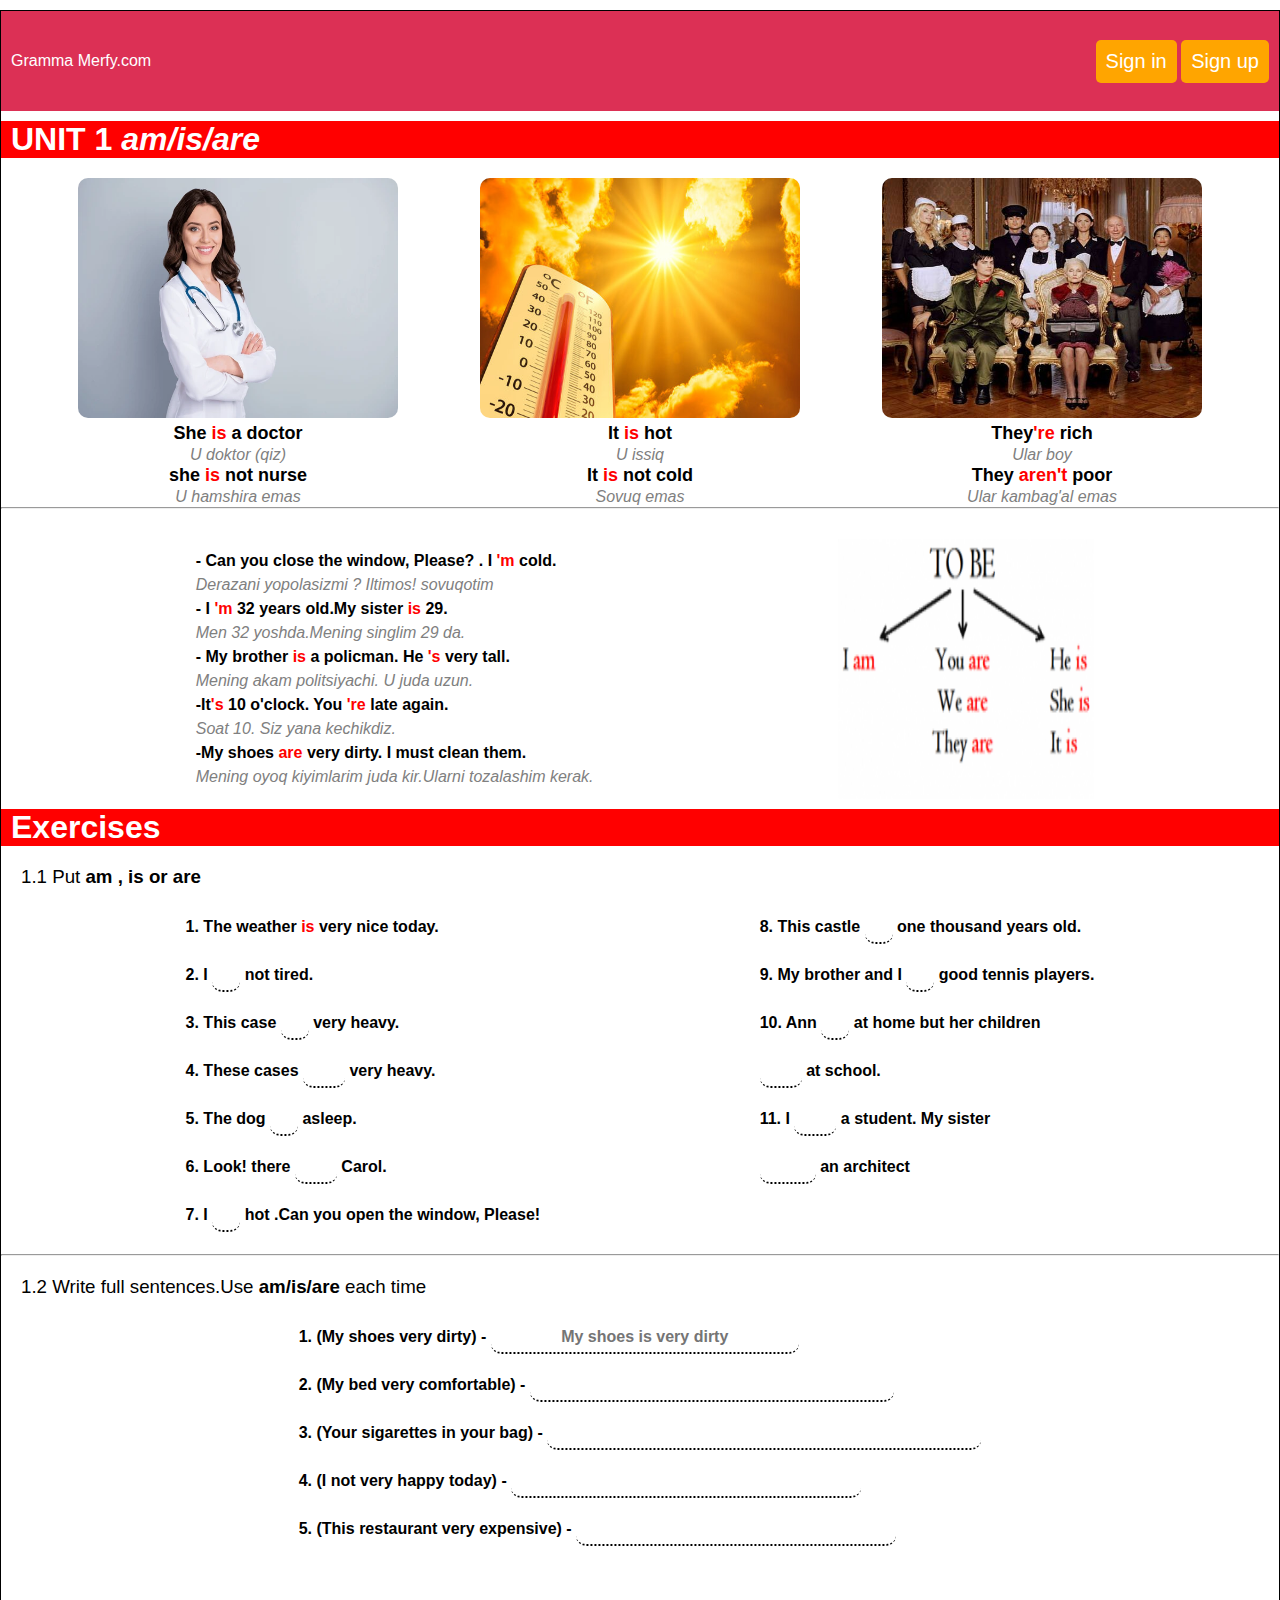
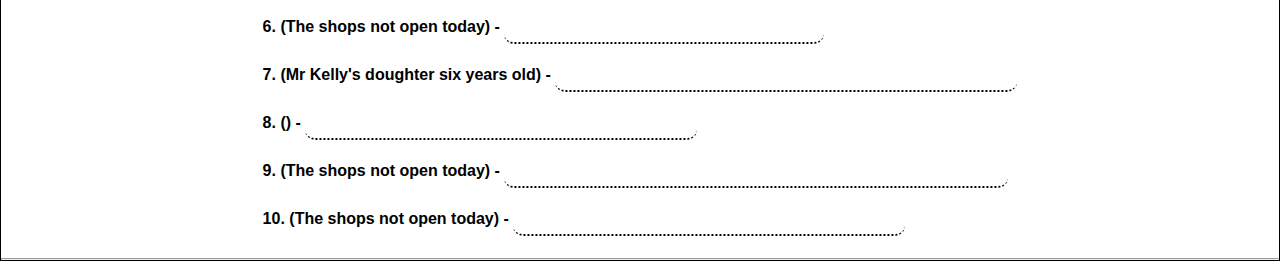
==== index.html @ 9179d0a8 "this" ====
<!DOCTYPE html>
<html lang="en">
  <head>
    <meta charset="UTF-8" />
    <meta name="viewport" content="width=device-width, initial-scale=1.0" />
    <title>GrammaMerfy.com</title>
    <link rel="stylesheet" href="./css/style.css" />
  </head>
  <body>
    <div class="container">
      <header>
        <div class="logo">Gramma Merfy.com</div>
        <div class="sgn-btn">
          <button>Sign in</button>
          <button>Sign up</button>
        </div>
      </header>
      <h1 id="unitH1">UNIT 1 <span id="theme">am/is/are</span></h1>
      <div class="unit">
        <div class="block">
          <img src="./img/doctor.webp" alt="imgdoctor" />
          <p>
            She <span class="col">is</span> a doctor <br />
            <span class="tr">U doktor (qiz)</span> <br />
            she <span class="col">is</span> not nurse <br />
            <span class="tr">U hamshira emas</span> <br />
          </p>
        </div>
        <div class="block">
          <img src="./img/hot.jpg" alt="hotdoctor" />
          <p>
            It <span class="col">is</span> hot <br />
            <span class="tr">U issiq</span> <br />
            It <span class="col">is</span> not cold <br />
            <span class="tr">Sovuq emas</span> <br />
          </p>
        </div>
        <div class="block">
          <img src="./img/theyRich.jpg" alt="richdoctor" />
          <p>
            They<span class="col">'re</span> rich <br />
            <span class="tr">Ular boy</span> <br />
            They <span class="col">aren't</span> poor <br />
            <span class="tr">Ular kambag'al emas</span> <br />
          </p>
        </div>
      </div>
      <hr />
      <div class="tobe-form">
        <div class="exml">
          <p>
            - Can you close the window, Please? . I
            <span class="col">'m</span> cold. <br />
            <span class="tr">Derazani yopolasizmi ? Iltimos! sovuqotim</span>
            <br />
            - I <span class="col">'m</span> 32 years old.My sister
            <span class="col">is</span> 29. <br />
            <span class="tr">Men 32 yoshda.Mening singlim 29 da.</span>
            <br />
            - My brother<span class="col"> is </span> a policman. He
            <span class="col">'s</span>
            very tall. <br />
            <span class="tr">Mening akam politsiyachi. U juda uzun.</span>
            <br />
            -It<span class="col">'s </span> 10 o'clock. You
            <span class="col">'re</span> late again. <br />
            <span class="tr">Soat 10. Siz yana kechikdiz.</span>
            <br />
            -My shoes <span class="col">are </span> very dirty. I must clean
            them. <br />
            <span class="tr"
              >Mening oyoq kiyimlarim juda kir.Ularni tozalashim kerak.</span
            >
            <br />
          </p>
        </div>
        <img src="./img/tobe.png" alt="tobeimg" />
      </div>
      <h1 id="unitH1">Exercises</h1>
      <h3>1.1 Put <span class="col2">am , is or are</span></h3>
      <div class="exs-container">
        <div class="boxecer">
          <p>
            1. The weather <span class="col">is</span> very nice today. <br />
            2. I <input type="text" class="ans" id="ans1" /> not tired. <br />
            3. This case <input type="text" class="ans" id="ans2" /> very heavy.
            <br />
            4. These cases <input type="text" class="ans" id="ans3" /> very
            heavy. <br />
            5. The dog <input type="text" class="ans" id="ans4" /> asleep.
            <br />
            6. Look! there <input type="text" class="ans" id="ans5" /> Carol.
            <br />
            7. I <input type="text" class="ans" id="ans6" /> hot .Can you open
            the window, Please!
            <br />
          </p>
        </div>
        <div class="boxecer">
          <p>
            8. This castle <input type="text" class="ans" id="ans7" /> one
            thousand years old. <br />
            9. My brother and I <input type="text" class="ans" id="ans8" /> good
            tennis players.
            <br />
            10. Ann <input type="text" class="ans" id="ans9" /> at home but her
            children
            <br />
            <input type="text" class="ans" id="ans10" /> at school. <br />
            11. I <input type="text" class="ans" id="ans11" /> a student. My
            sister <br />
            <input type="text" class="ans" id="ans12" /> an architect <br />
          </p>
        </div>
      </div>
      <hr />
      <!--1.2 exer-->
      <h3>
        1.2 Write full sentences.Use <span class="col2">am/is/are</span> each
        time
      </h3>
      <div class="exs-container">
        <div class="boxecer">
          <p>
            1. (My shoes very dirty) -
            <input
              type="text"
              class="ans"
              id="ans13"
              placeholder="My shoes is very dirty"
            />
            <br />
            2. (My bed very comfortable) -
            <input type="text" class="ans" id="ans14" placeholder="" />
            <br />
            3. (Your sigarettes in your bag) -
            <input type="text" class="ans" id="ans15" placeholder="" />
            <br />
            4. (I not very happy today) -
            <input type="text" class="ans" id="ans16" placeholder="" />
            <br />
            5. (This restaurant very expensive) -
            <input type="text" class="ans" id="ans16" placeholder="" />
            <br />
          </p>
        </div>
        <div class="boxecer">
          <p>
            6. (The shops not open today) -
            <input type="text" class="ans" id="ans16" placeholder="" />
            <br />
            7. (Mr Kelly's doughter six years old) -
            <input type="text" class="ans" id="ans17" placeholder="" />
            <br />
            8. () -
            <input type="text" class="ans" id="ans18" placeholder="" />
            <br />
            9. (The shops not open today) -
            <input type="text" class="ans" id="ans19" placeholder="" />
            <br />
            10. (The shops not open today) -
            <input type="text" class="ans" id="ans20" placeholder="" />
            <br />
          </p>
        </div>
      </div>

      <hr />

      <!--javobi-->
      <div class="answers">
        <!--1.1-->
        <span id="ans1">am</span>
        <span id="ans2">is</span>
        <span id="ans3">are</span>
        <span id="ans4">is</span>
        <span id="ans5">is </span>
        <span id="ans6">am</span>
        <span id="ans7">is</span>
        <span id="ans8">am</span>
        <span id="ans9">is</span>
        <span id="ans10">are</span>
        <span id="ans11">am </span>
        <span id="ans12">are </span>
        <!--1.2-->
        <span id="ans13">My shoes is very dirty</span>
        <span id="ans14">My bed is very comfortable</span>
        <span id="ans15">Your sigarettes are in your bag</span>
        <span id="ans16">I am not very happy today</span>
        <span id="ans17">This restaurant is very expensive</span>
        <span id="ans18">The shops are not open today</span>
        <span id="ans19">Mr Kelly's doughter is six years old</span>
        <span id="ans20">The shops are not open today</span>
      </div>

      <!--close container div-->
    </div>
    <script></script>
    <script src="./js/main.js"></script>
  </body>
</html>
---- css/style.css ----
* {
  margin: 0;
  padding: 0;
  box-sizing: border-box;
  font-family: Arial, Helvetica, sans-serif;
}
.answers {
  display: none;
}
.container {
  position: relative;
  max-width: 1440px;
  margin: 10px auto;
  border: 1px solid black;
}
header {
  display: flex;
  justify-content: space-between;
  padding: 10px;
  background: rgb(220, 48, 85);
  color: white;
  height: 100px;
  align-items: center;
}
.sgn-btn button {
  padding: 10px;
  border-radius: 5px;
  background: orange;
  border: none;
  color: white;
  font-size: 20px;
  cursor: pointer;
}
.sgn-btn button:hover {
  background: rgb(221, 170, 77);
}

#unitH1 {
  margin-top: 10px;
  width: 100%;
  background: red;
  color: white;
}
#theme {
  font-style: italic;
}
.unit {
  display: flex;
  flex-wrap: wrap;
  justify-content: space-evenly;
  margin-top: 20px;
  gap: 5px;
}
.block img {
  width: 320px;
  height: 240px;
  border-radius: 10px;
}
.block {
  display: flex;
  flex-direction: column;
  align-items: center;
  justify-content: center;
  gap: 5px;
  text-align: center;
}
.block p {
  font-weight: bold;
  font-size: 18px;
}
.col {
  color: red;
}
.col2 {
  font-weight: 700;
}
.tr {
  font-weight: 100;
  font-style: italic;
  color: grey;
  font-size: 16px;
}

#unitH1 {
  padding-left: 10px;
}
h3 {
  padding-left: 20px;
  padding-top: 20px;
  font-weight: 300;
}
.tobe-form {
  padding-top: 30px;

  display: flex;
  justify-content: space-evenly;
  gap: 50px;
  flex-wrap: wrap;
}
.exml {
  padding: 10px;
}
.exml p {
  font-weight: bold;
  line-height: 1.5;
}

/*container exercise*/

.exs-container {
  position: relative;
  display: flex;
  gap: 40px;
  padding: 10px;
  justify-content: space-evenly;
  flex-wrap: wrap;
}

.boxecer {
  padding: 5px;
}
.boxecer p {
  line-height: 3;
  font-weight: 700;
  letter-spacing: 1.4;
  font-size: 16px;
}
.boxecer input {
  text-align: center;
  border: none;
  height: 2em;
  outline: none;
  overflow: hidden;
  border-radius: 10px;
  transition: all 0.5s;
  font-weight: bold;
  font-size: 16px;
  border-bottom: 2px dotted black;
  width: 320px;
}
.boxecer input:hover,
.boxecer input:focus {
  background-color: white;
}
.check {
  position: absolute;
  right: 10px;
  bottom: 10px;
  padding: 10px;
  background: green;
  color: white;
  border: none;
  border-radius: 5px;
  cursor: pointer;
}
.check:hover {
  background: greenyellow;
}
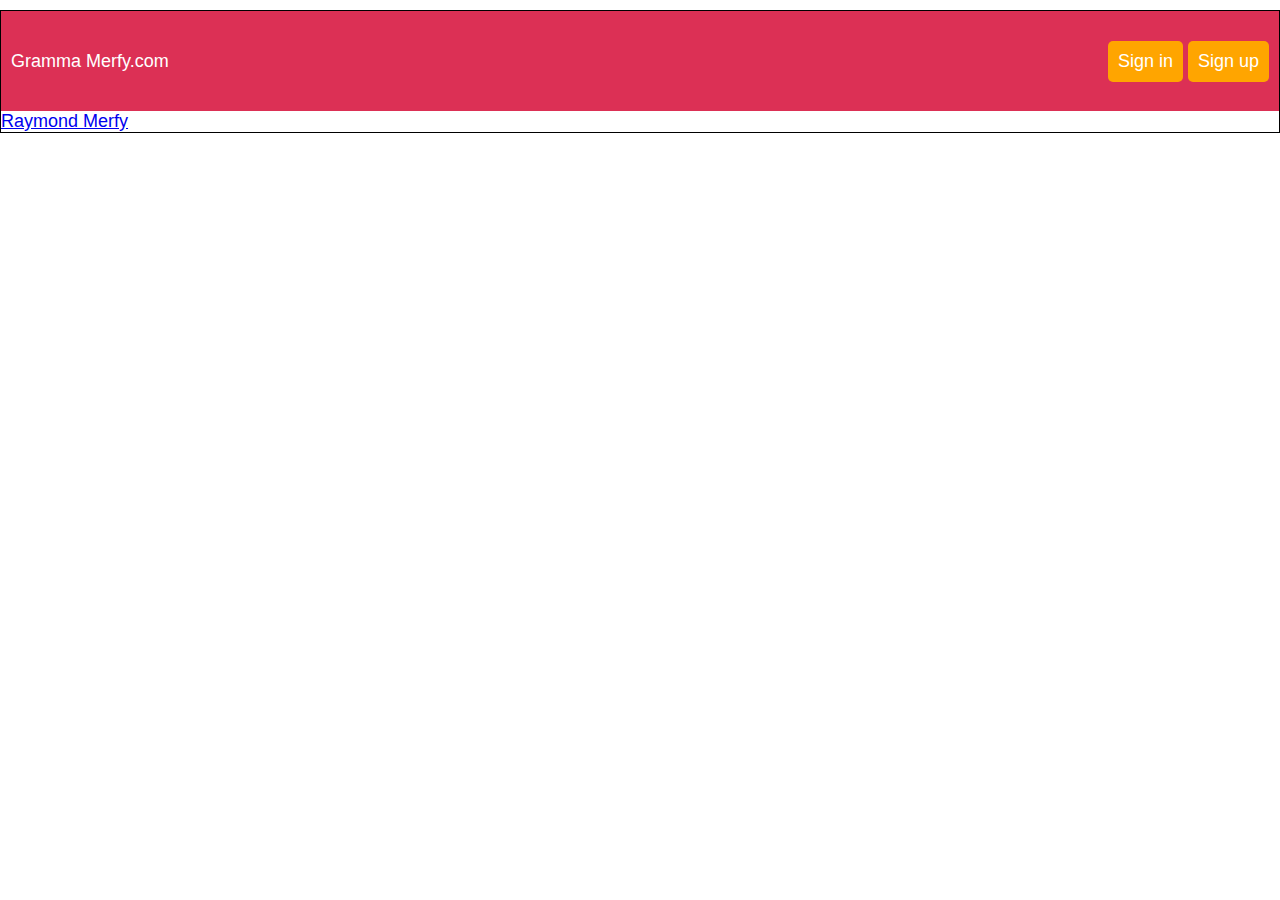
==== commit 0d363eea: "js" ====
--- a/index.html
+++ b/index.html
@@ -3,9 +3,10 @@
   <head>
     <meta charset="UTF-8" />
     <meta name="viewport" content="width=device-width, initial-scale=1.0" />
-    <title>GrammaMerfy.com</title>
+    <title>unit1</title>
     <link rel="stylesheet" href="./css/style.css" />
   </head>
+
   <body>
     <div class="container">
       <header>
@@ -15,187 +16,11 @@
           <button>Sign up</button>
         </div>
       </header>
-      <h1 id="unitH1">UNIT 1 <span id="theme">am/is/are</span></h1>
-      <div class="unit">
-        <div class="block">
-          <img src="./img/doctor.webp" alt="imgdoctor" />
-          <p>
-            She <span class="col">is</span> a doctor <br />
-            <span class="tr">U doktor (qiz)</span> <br />
-            she <span class="col">is</span> not nurse <br />
-            <span class="tr">U hamshira emas</span> <br />
-          </p>
-        </div>
-        <div class="block">
-          <img src="./img/hot.jpg" alt="hotdoctor" />
-          <p>
-            It <span class="col">is</span> hot <br />
-            <span class="tr">U issiq</span> <br />
-            It <span class="col">is</span> not cold <br />
-            <span class="tr">Sovuq emas</span> <br />
-          </p>
-        </div>
-        <div class="block">
-          <img src="./img/theyRich.jpg" alt="richdoctor" />
-          <p>
-            They<span class="col">'re</span> rich <br />
-            <span class="tr">Ular boy</span> <br />
-            They <span class="col">aren't</span> poor <br />
-            <span class="tr">Ular kambag'al emas</span> <br />
-          </p>
-        </div>
+      <div class="merfy">
+        <a href="./merfy.html">Raymond Merfy</a>
       </div>
-      <hr />
-      <div class="tobe-form">
-        <div class="exml">
-          <p>
-            - Can you close the window, Please? . I
-            <span class="col">'m</span> cold. <br />
-            <span class="tr">Derazani yopolasizmi ? Iltimos! sovuqotim</span>
-            <br />
-            - I <span class="col">'m</span> 32 years old.My sister
-            <span class="col">is</span> 29. <br />
-            <span class="tr">Men 32 yoshda.Mening singlim 29 da.</span>
-            <br />
-            - My brother<span class="col"> is </span> a policman. He
-            <span class="col">'s</span>
-            very tall. <br />
-            <span class="tr">Mening akam politsiyachi. U juda uzun.</span>
-            <br />
-            -It<span class="col">'s </span> 10 o'clock. You
-            <span class="col">'re</span> late again. <br />
-            <span class="tr">Soat 10. Siz yana kechikdiz.</span>
-            <br />
-            -My shoes <span class="col">are </span> very dirty. I must clean
-            them. <br />
-            <span class="tr"
-              >Mening oyoq kiyimlarim juda kir.Ularni tozalashim kerak.</span
-            >
-            <br />
-          </p>
-        </div>
-        <img src="./img/tobe.png" alt="tobeimg" />
-      </div>
-      <h1 id="unitH1">Exercises</h1>
-      <h3>1.1 Put <span class="col2">am , is or are</span></h3>
-      <div class="exs-container">
-        <div class="boxecer">
-          <p>
-            1. The weather <span class="col">is</span> very nice today. <br />
-            2. I <input type="text" class="ans" id="ans1" /> not tired. <br />
-            3. This case <input type="text" class="ans" id="ans2" /> very heavy.
-            <br />
-            4. These cases <input type="text" class="ans" id="ans3" /> very
-            heavy. <br />
-            5. The dog <input type="text" class="ans" id="ans4" /> asleep.
-            <br />
-            6. Look! there <input type="text" class="ans" id="ans5" /> Carol.
-            <br />
-            7. I <input type="text" class="ans" id="ans6" /> hot .Can you open
-            the window, Please!
-            <br />
-          </p>
-        </div>
-        <div class="boxecer">
-          <p>
-            8. This castle <input type="text" class="ans" id="ans7" /> one
-            thousand years old. <br />
-            9. My brother and I <input type="text" class="ans" id="ans8" /> good
-            tennis players.
-            <br />
-            10. Ann <input type="text" class="ans" id="ans9" /> at home but her
-            children
-            <br />
-            <input type="text" class="ans" id="ans10" /> at school. <br />
-            11. I <input type="text" class="ans" id="ans11" /> a student. My
-            sister <br />
-            <input type="text" class="ans" id="ans12" /> an architect <br />
-          </p>
-        </div>
-      </div>
-      <hr />
-      <!--1.2 exer-->
-      <h3>
-        1.2 Write full sentences.Use <span class="col2">am/is/are</span> each
-        time
-      </h3>
-      <div class="exs-container">
-        <div class="boxecer">
-          <p>
-            1. (My shoes very dirty) -
-            <input
-              type="text"
-              class="ans"
-              id="ans13"
-              placeholder="My shoes is very dirty"
-            />
-            <br />
-            2. (My bed very comfortable) -
-            <input type="text" class="ans" id="ans14" placeholder="" />
-            <br />
-            3. (Your sigarettes in your bag) -
-            <input type="text" class="ans" id="ans15" placeholder="" />
-            <br />
-            4. (I not very happy today) -
-            <input type="text" class="ans" id="ans16" placeholder="" />
-            <br />
-            5. (This restaurant very expensive) -
-            <input type="text" class="ans" id="ans16" placeholder="" />
-            <br />
-          </p>
-        </div>
-        <div class="boxecer">
-          <p>
-            6. (The shops not open today) -
-            <input type="text" class="ans" id="ans16" placeholder="" />
-            <br />
-            7. (Mr Kelly's doughter six years old) -
-            <input type="text" class="ans" id="ans17" placeholder="" />
-            <br />
-            8. () -
-            <input type="text" class="ans" id="ans18" placeholder="" />
-            <br />
-            9. (The shops not open today) -
-            <input type="text" class="ans" id="ans19" placeholder="" />
-            <br />
-            10. (The shops not open today) -
-            <input type="text" class="ans" id="ans20" placeholder="" />
-            <br />
-          </p>
-        </div>
-      </div>
+    </div>
 
-      <hr />
-
-      <!--javobi-->
-      <div class="answers">
-        <!--1.1-->
-        <span id="ans1">am</span>
-        <span id="ans2">is</span>
-        <span id="ans3">are</span>
-        <span id="ans4">is</span>
-        <span id="ans5">is </span>
-        <span id="ans6">am</span>
-        <span id="ans7">is</span>
-        <span id="ans8">am</span>
-        <span id="ans9">is</span>
-        <span id="ans10">are</span>
-        <span id="ans11">am </span>
-        <span id="ans12">are </span>
-        <!--1.2-->
-        <span id="ans13">My shoes is very dirty</span>
-        <span id="ans14">My bed is very comfortable</span>
-        <span id="ans15">Your sigarettes are in your bag</span>
-        <span id="ans16">I am not very happy today</span>
-        <span id="ans17">This restaurant is very expensive</span>
-        <span id="ans18">The shops are not open today</span>
-        <span id="ans19">Mr Kelly's doughter is six years old</span>
-        <span id="ans20">The shops are not open today</span>
-      </div>
-
-      <!--close container div-->
-    </div>
-    <script></script>
-    <script src="./js/main.js"></script>
+    <!-- <script src="../js/main.js"></script> -->
   </body>
 </html>
--- a/css/style.css
+++ b/css/style.css
@@ -3,6 +3,7 @@
   padding: 0;
   box-sizing: border-box;
   font-family: Arial, Helvetica, sans-serif;
+  font-size: 18px;
 }
 .answers {
   display: none;
@@ -12,6 +13,9 @@
   max-width: 1440px;
   margin: 10px auto;
   border: 1px solid black;
+}
+.container-unit {
+  display: none;
 }
 header {
   display: flex;
@@ -28,7 +32,7 @@
   background: orange;
   border: none;
   color: white;
-  font-size: 20px;
+
   cursor: pointer;
 }
 .sgn-btn button:hover {
@@ -43,6 +47,8 @@
 }
 #theme {
   font-style: italic;
+  font-size: 24px;
+  font-weight: bold;
 }
 .unit {
   display: flex;
@@ -65,11 +71,13 @@
   text-align: center;
 }
 .block p {
-  font-weight: bold;
   font-size: 18px;
 }
 .col {
-  color: red;
+  color: black;
+  font-weight: bold;
+  padding: 2px;
+  border-radius: 50%;
 }
 .col2 {
   font-weight: 700;
@@ -78,11 +86,11 @@
   font-weight: 100;
   font-style: italic;
   color: grey;
-  font-size: 16px;
 }
 
 #unitH1 {
   padding-left: 10px;
+  font-size: 24px;
 }
 h3 {
   padding-left: 20px;
@@ -91,7 +99,6 @@
 }
 .tobe-form {
   padding-top: 30px;
-
   display: flex;
   justify-content: space-evenly;
   gap: 50px;
@@ -100,15 +107,13 @@
 .exml {
   padding: 10px;
 }
-.exml p {
-  font-weight: bold;
-  line-height: 1.5;
+.tobeimg {
+  width: 320px;
 }
 
 /*container exercise*/
 
 .exs-container {
-  position: relative;
   display: flex;
   gap: 40px;
   padding: 10px;
@@ -117,42 +122,25 @@
 }
 
 .boxecer {
+  border-radius: 10px;
   padding: 5px;
+  max-width: 490px;
+  border: 3px dotted black;
 }
+
 .boxecer p {
-  line-height: 3;
-  font-weight: 700;
-  letter-spacing: 1.4;
-  font-size: 16px;
+  line-height: 1.2;
 }
 .boxecer input {
   text-align: center;
   border: none;
-  height: 2em;
   outline: none;
   overflow: hidden;
   border-radius: 10px;
   transition: all 0.5s;
-  font-weight: bold;
-  font-size: 16px;
+  width: auto;
   border-bottom: 2px dotted black;
-  width: 320px;
 }
-.boxecer input:hover,
-.boxecer input:focus {
-  background-color: white;
+.forsearch {
+  display: none;
 }
-.check {
-  position: absolute;
-  right: 10px;
-  bottom: 10px;
-  padding: 10px;
-  background: green;
-  color: white;
-  border: none;
-  border-radius: 5px;
-  cursor: pointer;
-}
-.check:hover {
-  background: greenyellow;
-}
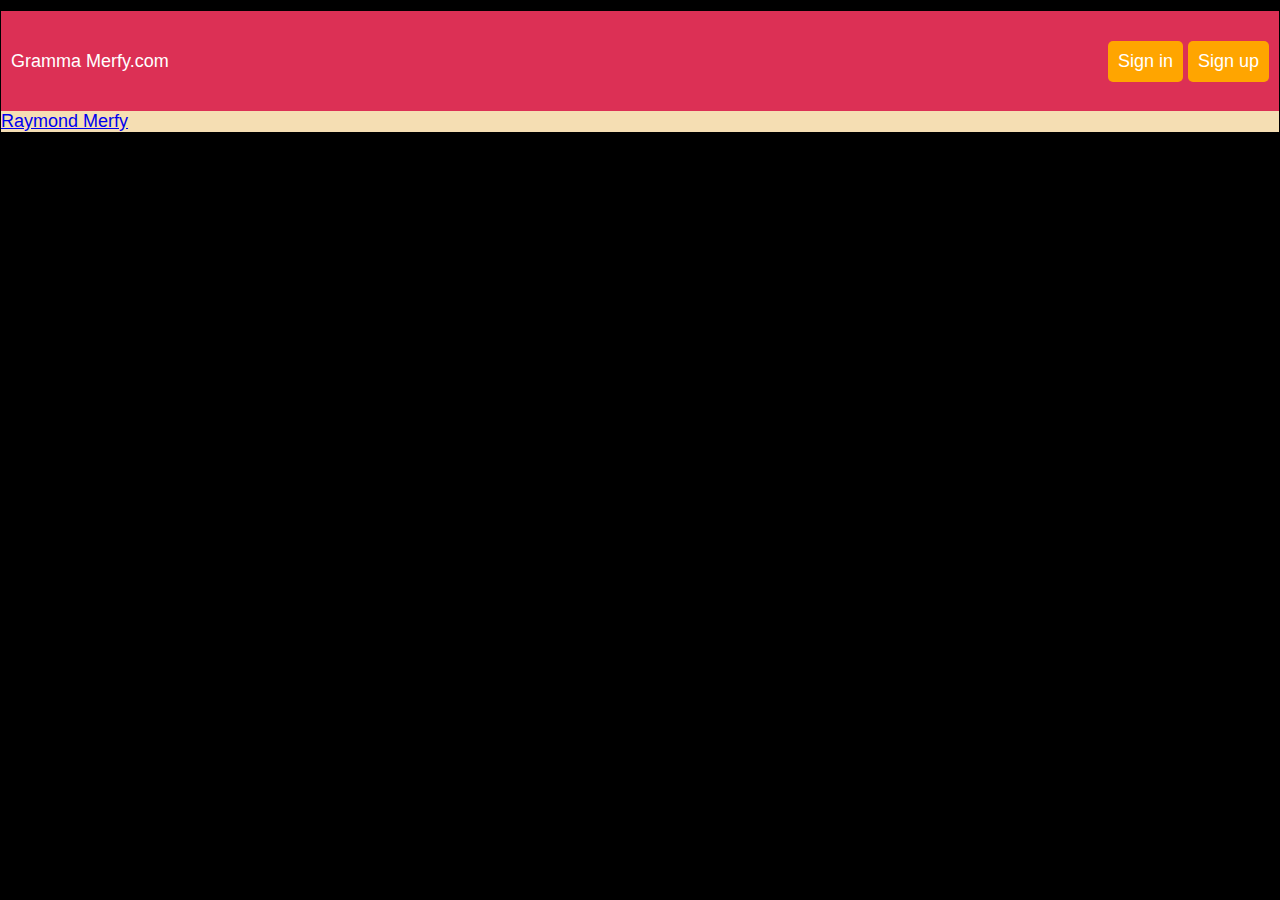
==== commit 1142d574: "enything" ====
--- a/index.html
+++ b/index.html
@@ -21,6 +21,6 @@
       </div>
     </div>
 
-    <!-- <script src="../js/main.js"></script> -->
+    <script src="../js/main.js"></script>
   </body>
 </html>
--- a/css/style.css
+++ b/css/style.css
@@ -10,9 +10,15 @@
 }
 .container {
   position: relative;
+  background: wheat;
+  position: relative;
   max-width: 1440px;
   margin: 10px auto;
   border: 1px solid black;
+  z-index: 2;
+}
+body {
+  background: black;
 }
 .container-unit {
   display: none;
@@ -129,7 +135,7 @@
 }
 
 .boxecer p {
-  line-height: 1.2;
+  line-height: 2;
 }
 .boxecer input {
   text-align: center;
@@ -140,7 +146,41 @@
   transition: all 0.5s;
   width: auto;
   border-bottom: 2px dotted black;
+  width: 100px;
+  background-color: transparent;
 }
 .forsearch {
   display: none;
 }
+
+#prev_btn {
+  display: flex;
+  justify-content: center;
+  align-items: center;
+  position: fixed;
+  font-size: 200px;
+  background: transparent;
+  border: none;
+  color: wheat;
+  cursor: pointer;
+  top: 50%;
+  left: 100px;
+  z-index: 1;
+}
+#next_btn {
+  position: fixed;
+  font-size: 200px;
+  background: transparent;
+  border: none;
+  color: wheat;
+  cursor: pointer;
+  top: 50%;
+  right: 100px;
+  z-index: 1;
+}
+#unitSearch {
+  padding: 10px;
+  border-radius: 10px;
+  box-shadow: 5px 0px 0px 0px grey;
+  border: none;
+}
